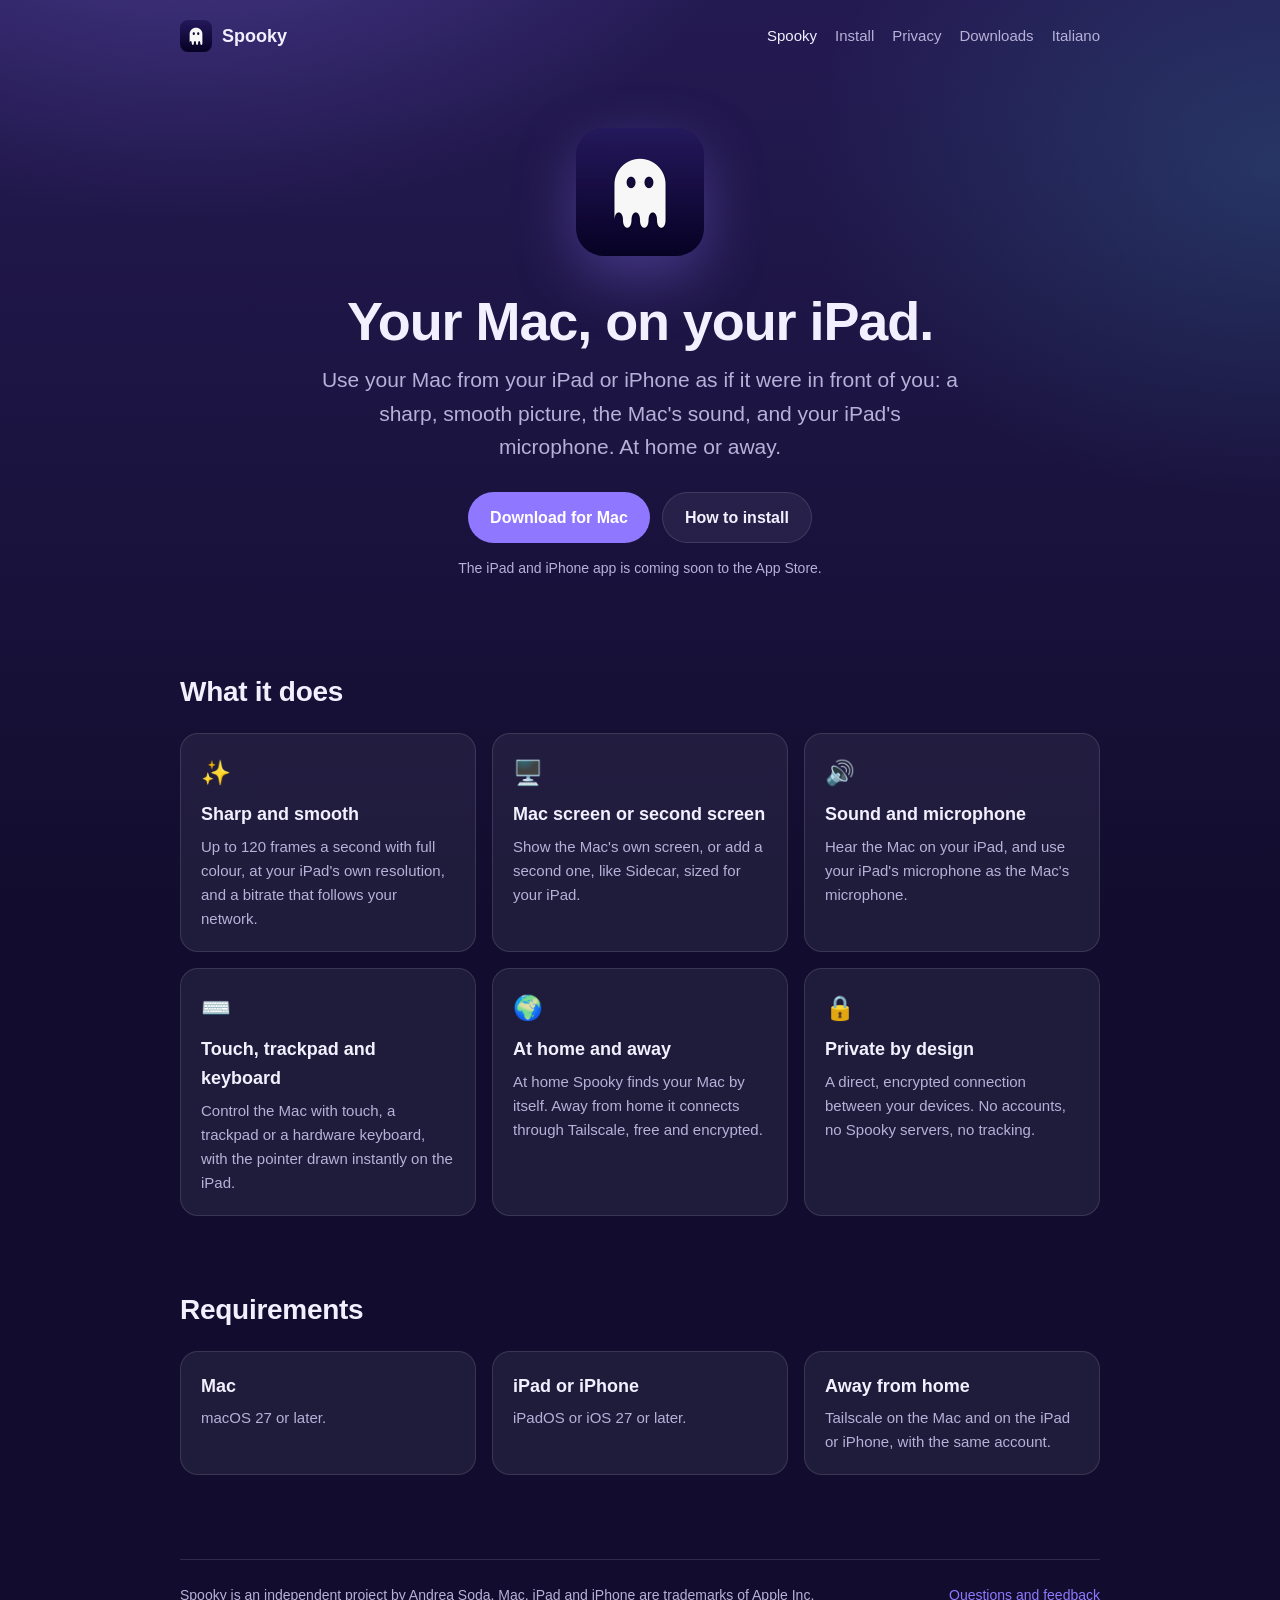
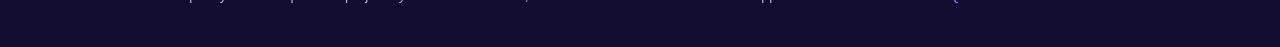
==== index.html @ ba90ffe0 "Website: home, install guide and privacy policy (English and Italian) Co-Authored-By: Claude Opus 5." ====
<!doctype html>
<html lang="en">
<head>
<meta charset="utf-8">
<meta name="viewport" content="width=device-width, initial-scale=1">
<title>Spooky: your Mac on your iPad</title>
<meta name="description" content="Use your Mac from your iPad or iPhone, at home or away: sharp picture, smooth motion, sound and microphone.">
<link rel="icon" type="image/png" href="assets/favicon.png">
<link rel="stylesheet" href="assets/style.css">
</head>
<body>
<div class="wrap">
<header class="top">
  <a class="brand" href="index.html"><img src="assets/icon.png" alt="">Spooky</a>
  <nav class="links"><a href="index.html" class="current">Spooky</a><a href="install.html">Install</a><a href="privacy.html">Privacy</a><a href="https://github.com/andreasoda/spooky-app/releases">Downloads</a><a href="it/index.html">Italiano</a></nav>
</header>

<section class="hero">
  <img class="icon" src="assets/icon.png" alt="Spooky icon">
  <h1>Your Mac, on your iPad.</h1>
  <p class="lead">Use your Mac from your iPad or iPhone as if it were in front of you: a sharp, smooth picture, the Mac's sound, and your iPad's microphone. At home or away.</p>
  <div class="buttons">
    <a class="button" href="https://github.com/andreasoda/spooky-app/releases/latest/download/Spooky.pkg">Download for Mac</a>
    <a class="button secondary" href="install.html">How to install</a>
  </div>
  <p class="note">The iPad and iPhone app is coming soon to the App Store.</p>
</section>
<section>
  <h2>What it does</h2>
  <div class="grid">
    <div class="card"><div class="glyph">✨</div><h3>Sharp and smooth</h3><p>Up to 120 frames a second with full colour, at your iPad's own resolution, and a bitrate that follows your network.</p></div>
    <div class="card"><div class="glyph">🖥️</div><h3>Mac screen or second screen</h3><p>Show the Mac's own screen, or add a second one, like Sidecar, sized for your iPad.</p></div>
    <div class="card"><div class="glyph">🔊</div><h3>Sound and microphone</h3><p>Hear the Mac on your iPad, and use your iPad's microphone as the Mac's microphone.</p></div>
    <div class="card"><div class="glyph">⌨️</div><h3>Touch, trackpad and keyboard</h3><p>Control the Mac with touch, a trackpad or a hardware keyboard, with the pointer drawn instantly on the iPad.</p></div>
    <div class="card"><div class="glyph">🌍</div><h3>At home and away</h3><p>At home Spooky finds your Mac by itself. Away from home it connects through Tailscale, free and encrypted.</p></div>
    <div class="card"><div class="glyph">🔒</div><h3>Private by design</h3><p>A direct, encrypted connection between your devices. No accounts, no Spooky servers, no tracking.</p></div>
  </div>
</section>
<section>
  <h2>Requirements</h2>
  <div class="grid">
    <div class="card"><h3>Mac</h3><p>macOS 27 or later.</p></div>
    <div class="card"><h3>iPad or iPhone</h3><p>iPadOS or iOS 27 or later.</p></div>
    <div class="card"><h3>Away from home</h3><p>Tailscale on the Mac and on the iPad or iPhone, with the same account.</p></div>
  </div>
</section>

<footer>
  <div class="row">
    <span>Spooky is an independent project by Andrea Soda. Mac, iPad and iPhone are trademarks of Apple Inc.</span>
    <a href="https://github.com/andreasoda/spooky-app/issues">Questions and feedback</a>
  </div>
</footer>
</div>
</body>
</html>
---- assets/style.css ----
:root {
  --night: #120d2e;
  --dusk: #241a52;
  --accent: #8f78ff;
  --accent-soft: rgba(143, 120, 255, 0.16);
  --teal: #40bfd9;
  --text: #f2f0ff;
  --muted: #b7b1d9;
  --card: rgba(255, 255, 255, 0.06);
  --line: rgba(255, 255, 255, 0.12);
  --radius: 18px;
}

* { box-sizing: border-box; }

html { -webkit-text-size-adjust: 100%; }

body {
  margin: 0;
  font-family: -apple-system, BlinkMacSystemFont, "SF Pro Text", "Helvetica Neue", Arial, sans-serif;
  line-height: 1.6;
  color: var(--text);
  background:
    radial-gradient(60rem 40rem at 15% -10%, rgba(143, 120, 255, 0.35), transparent 60%),
    radial-gradient(50rem 35rem at 100% 10%, rgba(64, 191, 217, 0.18), transparent 60%),
    linear-gradient(180deg, var(--dusk) 0%, var(--night) 55%);
  background-color: var(--night);
  min-height: 100vh;
}

a { color: var(--accent); text-decoration: none; }
a:hover { text-decoration: underline; }

.wrap { max-width: 960px; margin: 0 auto; padding: 0 20px; }

header.top {
  display: flex;
  align-items: center;
  justify-content: space-between;
  gap: 16px;
  padding: 20px 0;
}

.brand { display: flex; align-items: center; gap: 10px; color: var(--text); font-weight: 600; font-size: 18px; }
.brand img { width: 32px; height: 32px; border-radius: 8px; }

nav.links { display: flex; gap: 18px; flex-wrap: wrap; font-size: 15px; }
nav.links a { color: var(--muted); }
nav.links a:hover, nav.links a.current { color: var(--text); text-decoration: none; }

.hero { text-align: center; padding: 56px 0 40px; }
.hero img.icon { width: 128px; height: 128px; border-radius: 28px; box-shadow: 0 20px 60px rgba(143, 120, 255, 0.35); }
.hero h1 { font-size: clamp(34px, 6vw, 54px); line-height: 1.1; margin: 28px 0 12px; letter-spacing: -0.02em; }
.hero p.lead { font-size: clamp(17px, 2.4vw, 21px); color: var(--muted); max-width: 640px; margin: 0 auto 28px; }

.buttons { display: flex; gap: 12px; justify-content: center; flex-wrap: wrap; }
.button {
  display: inline-flex; align-items: center; gap: 8px;
  padding: 12px 22px; border-radius: 999px; font-weight: 600; font-size: 16px;
  background: var(--accent); color: #fff;
}
.button:hover { text-decoration: none; filter: brightness(1.08); }
.button.secondary { background: var(--card); color: var(--text); border: 1px solid var(--line); }
.note { color: var(--muted); font-size: 14px; margin-top: 14px; }

section { padding: 36px 0; }
section h2 { font-size: 28px; margin: 0 0 18px; letter-spacing: -0.01em; }
section > p { color: var(--muted); }

.grid { display: grid; grid-template-columns: repeat(auto-fit, minmax(240px, 1fr)); gap: 16px; }
.card { background: var(--card); border: 1px solid var(--line); border-radius: var(--radius); padding: 20px; }
.card h3 { margin: 0 0 6px; font-size: 18px; }
.card p { margin: 0; color: var(--muted); font-size: 15px; }
.card .glyph { font-size: 24px; margin-bottom: 8px; }

ol.steps { counter-reset: step; list-style: none; padding: 0; margin: 0; }
ol.steps > li {
  counter-increment: step; position: relative;
  background: var(--card); border: 1px solid var(--line); border-radius: var(--radius);
  padding: 18px 20px 18px 64px; margin-bottom: 12px;
}
ol.steps > li::before {
  content: counter(step); position: absolute; left: 18px; top: 16px;
  width: 30px; height: 30px; border-radius: 50%;
  background: var(--accent-soft); color: var(--accent); font-weight: 700;
  display: flex; align-items: center; justify-content: center;
}
ol.steps h3 { margin: 0 0 4px; font-size: 18px; }
ol.steps p { margin: 4px 0; color: var(--muted); }

.prose { max-width: 720px; }
.prose h1 { font-size: 36px; margin: 40px 0 8px; }
.prose h2 { font-size: 22px; margin: 32px 0 8px; }
.prose p, .prose li { color: var(--muted); }
.prose strong { color: var(--text); }

code, kbd {
  font-family: ui-monospace, "SF Mono", Menlo, monospace; font-size: 0.92em;
  background: var(--card); border: 1px solid var(--line); border-radius: 6px; padding: 1px 6px;
}

footer { border-top: 1px solid var(--line); margin-top: 48px; padding: 24px 0 40px; color: var(--muted); font-size: 14px; }
footer .row { display: flex; justify-content: space-between; gap: 16px; flex-wrap: wrap; }

@media (max-width: 560px) {
  header.top { flex-direction: column; align-items: flex-start; }
  ol.steps > li { padding-left: 56px; }
}
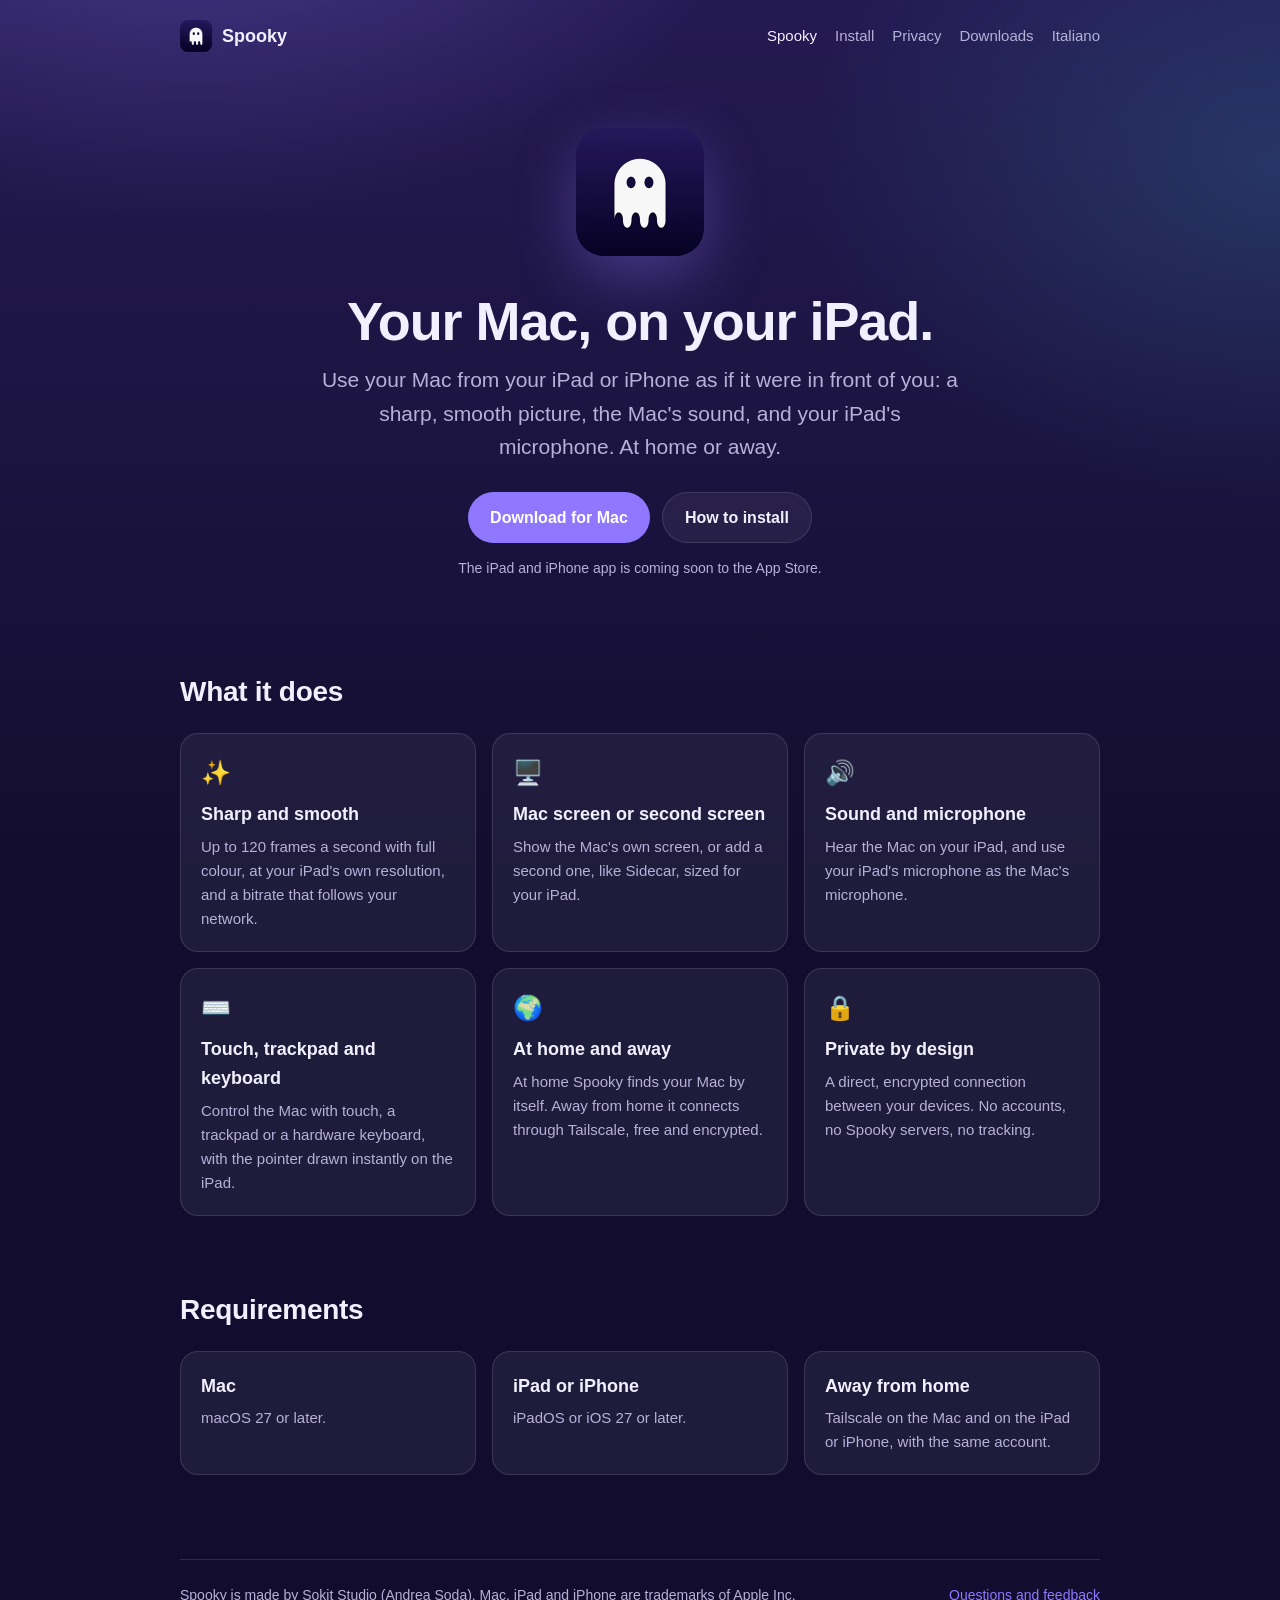
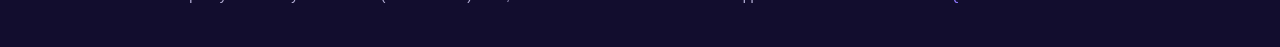
==== commit 04346f16: "Publish under Sokit Studio (sokitstudio.com) Contacts move to support@ and privacy@sokitstudio.com; " ====
--- a/index.html
+++ b/index.html
@@ -47,8 +47,8 @@
 
 <footer>
   <div class="row">
-    <span>Spooky is an independent project by Andrea Soda. Mac, iPad and iPhone are trademarks of Apple Inc.</span>
-    <a href="https://github.com/andreasoda/spooky-app/issues">Questions and feedback</a>
+    <span>Spooky is made by Sokit Studio (Andrea Soda). Mac, iPad and iPhone are trademarks of Apple Inc.</span>
+    <a href="mailto:support@sokitstudio.com">Questions and feedback</a>
   </div>
 </footer>
 </div>
